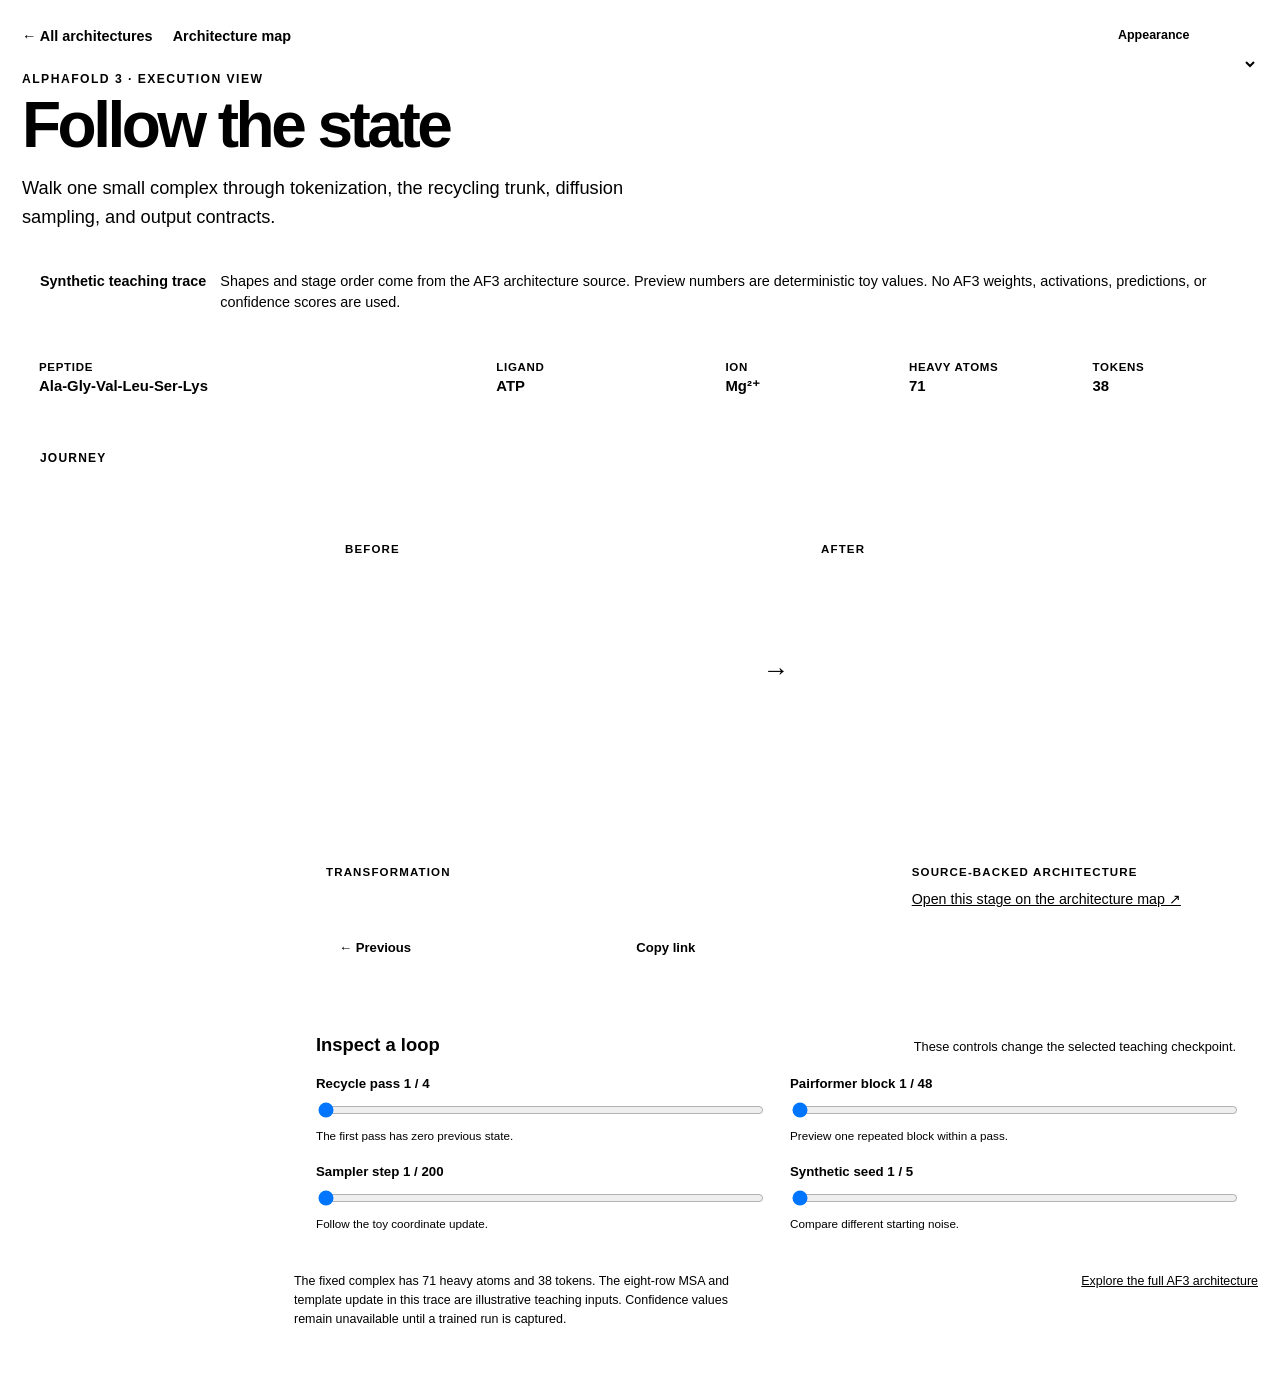
==== trace/index.html @ f4ed2fce "Add synthetic AF3 execution trace Build a source-linked trace view with deterministic toy values acr" ====
<!doctype html>
<html lang="en">
  <head>
    <meta charset="utf-8" />
    <meta name="viewport" content="width=device-width, initial-scale=1" />
    <meta name="description" content="Follow an illustrative AlphaFold 3 tensor trace through input, recycling, diffusion, and output stages." />
    <title>AlphaFold 3 Trace</title>
    <script src="../theme-init.js"></script>
    <link rel="stylesheet" href="../styles.css" />
    <link rel="stylesheet" href="./trace.css" />
  </head>
  <body class="trace-page">
    <a class="trace-skip" href="#stageTitle">Skip to current stage</a>
    <main class="trace-shell">
      <header class="trace-header">
        <div>
          <nav class="trace-top-links" aria-label="Site navigation">
            <a href="../">← All architectures</a>
            <a href="../renderer/architecture/?arch=alphafold3">Architecture map</a>
          </nav>
          <p class="trace-eyebrow">AlphaFold 3 · execution view</p>
          <h1>Follow the state</h1>
          <p class="trace-lede">Walk one small complex through tokenization, the recycling trunk, diffusion sampling, and output contracts.</p>
        </div>
        <label class="trace-theme" for="traceTheme"><span>Appearance</span><select id="traceTheme"></select></label>
      </header>

      <div class="trace-notice" role="note">
        <strong>Synthetic teaching trace</strong>
        <span>Shapes and stage order come from the AF3 architecture source. Preview numbers are deterministic toy values. No AF3 weights, activations, predictions, or confidence scores are used.</span>
      </div>

      <section class="trace-example" aria-label="Fixed example complex">
        <div><span>Peptide</span><strong>Ala-Gly-Val-Leu-Ser-Lys</strong></div>
        <div><span>Ligand</span><strong>ATP</strong></div>
        <div><span>Ion</span><strong>Mg²⁺</strong></div>
        <div><span>Heavy atoms</span><strong>71</strong></div>
        <div><span>Tokens</span><strong>38</strong></div>
      </section>

      <section class="trace-workspace" aria-label="Tensor trace workspace">
        <aside class="trace-rail" aria-label="Trace stages">
          <div class="trace-rail-header"><span>Journey</span><span id="stageCount"></span></div>
          <nav id="stageList" aria-label="Select a stage"></nav>
        </aside>

        <div class="trace-main">
          <div class="trace-progress" aria-hidden="true"><span id="traceProgress"></span></div>
          <section class="trace-stage" aria-labelledby="stageTitle">
            <div class="trace-stage-head">
              <div>
                <p id="stagePhase" class="trace-eyebrow"></p>
                <h2 id="stageTitle" tabindex="-1"></h2>
              </div>
              <span id="stagePosition" class="trace-stage-position"></span>
            </div>
            <p id="stageTakeaway" class="trace-takeaway"></p>

            <div class="trace-tensor-flow" aria-label="Input and output previews">
              <article class="trace-tensor-card" aria-labelledby="inputTitle">
                <div class="trace-card-header"><span class="trace-card-kicker">Before</span><h3 id="inputTitle"></h3></div>
                <p id="inputShape" class="trace-shape"></p>
                <div id="inputValues" class="trace-values"></div>
                <p id="inputNote" class="trace-card-note"></p>
              </article>
              <div class="trace-flow-arrow" aria-hidden="true">→</div>
              <article class="trace-tensor-card" aria-labelledby="outputTitle">
                <div class="trace-card-header"><span class="trace-card-kicker">After</span><h3 id="outputTitle"></h3></div>
                <p id="outputShape" class="trace-shape"></p>
                <div id="outputValues" class="trace-values"></div>
                <p id="outputNote" class="trace-card-note"></p>
              </article>
            </div>

            <div class="trace-explanation">
              <div><span class="trace-detail-label">Transformation</span><p id="stageOperation"></p></div>
              <div><span class="trace-detail-label">Source-backed architecture</span><p><a id="stageBoardLink" href="#">Open this stage on the architecture map ↗</a></p></div>
            </div>
            <div class="trace-stage-actions">
              <button type="button" id="previousStage">← Previous</button>
              <button type="button" id="playStages">Play journey</button>
              <button type="button" id="nextStage">Next →</button>
              <button type="button" id="copyTraceLink">Copy link</button>
            </div>
          </section>

          <section class="trace-controls" aria-labelledby="controlsTitle">
            <div class="trace-controls-header"><h2 id="controlsTitle">Inspect a loop</h2><p>These controls change the selected teaching checkpoint.</p></div>
            <div class="trace-control-grid">
              <label for="recycleRange"><span>Recycle pass <output id="recycleValue">1</output> / 4</span><input id="recycleRange" type="range" min="1" max="4" value="1" /><small>The first pass has zero previous state.</small></label>
              <label for="blockRange"><span>Pairformer block <output id="blockValue">1</output> / 48</span><input id="blockRange" type="range" min="1" max="48" value="1" /><small>Preview one repeated block within a pass.</small></label>
              <label for="sampleRange"><span>Sampler step <output id="sampleValue">1</output> / 200</span><input id="sampleRange" type="range" min="1" max="200" value="1" /><small>Follow the toy coordinate update.</small></label>
              <label for="seedRange"><span>Synthetic seed <output id="seedValue">1</output> / 5</span><input id="seedRange" type="range" min="1" max="5" value="1" /><small>Compare different starting noise.</small></label>
            </div>
          </section>
        </div>
      </section>

      <footer class="trace-footer">
        <p>The fixed complex has 71 heavy atoms and 38 tokens. The eight-row MSA and template update in this trace are illustrative teaching inputs. Confidence values remain unavailable until a trained run is captured.</p>
        <p><a href="../renderer/architecture/?arch=alphafold3">Explore the full AF3 architecture</a></p>
      </footer>
    </main>
    <script type="module" src="./app.mjs"></script>
  </body>
</html>
---- trace/trace.css ----
.trace-page {
  min-height: 100vh;
  margin: 0;
  background: var(--bg);
  color: var(--ink);
  font-family: Inter, ui-sans-serif, -apple-system, BlinkMacSystemFont, "Segoe UI", sans-serif;
}

.trace-page * { box-sizing: border-box; }
.trace-page a { color: var(--accent); }
.trace-page button, .trace-page select { font: inherit; }
.trace-page button:focus-visible, .trace-page a:focus-visible, .trace-page input:focus-visible, .trace-page select:focus-visible {
  outline: 3px solid var(--accent);
  outline-offset: 3px;
}

.trace-skip {
  position: absolute;
  left: 1rem;
  top: -5rem;
  padding: .65rem 1rem;
  background: var(--panel-strong);
  z-index: 20;
}
.trace-skip:focus { top: 1rem; }

.trace-shell { width: min(1480px, calc(100% - 44px)); margin: 0 auto; padding: 28px 0 48px; }
.trace-header { display: flex; justify-content: space-between; align-items: flex-start; gap: 24px; margin-bottom: 24px; }
.trace-top-links { display: flex; gap: 20px; flex-wrap: wrap; margin-bottom: 28px; font-size: .9rem; }
.trace-top-links a { text-decoration: none; font-weight: 650; }
.trace-top-links a:hover, .trace-footer a:hover { text-decoration: underline; }
.trace-eyebrow { margin: 0 0 7px; color: var(--accent); font-size: .76rem; font-weight: 800; letter-spacing: .12em; text-transform: uppercase; }
.trace-header h1 { margin: 0; font-size: clamp(2.4rem, 5vw, 4.9rem); letter-spacing: -.055em; line-height: 1.02; }
.trace-lede { max-width: 67ch; margin: 16px 0 0; color: var(--copy); font-size: clamp(1rem, 1.7vw, 1.14rem); line-height: 1.58; }
.trace-theme { display: grid; gap: 6px; min-width: 140px; color: var(--muted); font-size: .78rem; font-weight: 700; }
.trace-theme select { width: 100%; padding: 8px 10px; border: 1px solid var(--line); border-radius: 9px; background: var(--panel-strong); color: var(--ink); }

.trace-notice { display: flex; gap: 14px; align-items: baseline; padding: 15px 18px; border: 1px solid color-mix(in srgb, var(--amber) 40%, var(--line)); border-left: 5px solid var(--amber); border-radius: 12px; background: var(--panel); line-height: 1.5; font-size: .9rem; }
.trace-notice strong { white-space: nowrap; color: var(--ink); }
.trace-notice span { color: var(--copy); }
.trace-example { display: grid; grid-template-columns: 2fr 1fr .8fr .8fr .8fr; gap: 1px; margin: 18px 0 24px; overflow: hidden; border: 1px solid var(--line); border-radius: 12px; background: var(--line); }
.trace-example > div { display: grid; gap: 4px; padding: 14px 17px; background: var(--panel-strong); }
.trace-example span { color: var(--muted); font-size: .72rem; font-weight: 750; letter-spacing: .06em; text-transform: uppercase; }
.trace-example strong { font-size: .93rem; }

.trace-workspace { display: grid; grid-template-columns: 252px minmax(0, 1fr); align-items: start; gap: 20px; }
.trace-rail { position: sticky; top: 18px; max-height: calc(100vh - 36px); overflow: auto; border: 1px solid var(--line); border-radius: 16px; background: var(--panel); box-shadow: var(--shadow-soft); }
.trace-rail-header { display: flex; justify-content: space-between; padding: 18px 18px 12px; color: var(--muted); font-size: .75rem; font-weight: 800; letter-spacing: .1em; text-transform: uppercase; }
.trace-rail nav { display: grid; padding: 0 9px 12px; }
.trace-phase-label { margin: 16px 9px 7px; color: var(--muted); font-size: .68rem; font-weight: 850; letter-spacing: .13em; text-transform: uppercase; }
.trace-stage-link { display: flex; align-items: center; gap: 10px; width: 100%; padding: 10px 11px; border: 0; border-radius: 9px; background: transparent; color: var(--copy); text-align: left; cursor: pointer; font-size: .85rem; line-height: 1.3; }
.trace-stage-link:hover { background: var(--surface-chip); color: var(--ink); }
.trace-stage-link[aria-current="step"] { background: color-mix(in srgb, var(--accent) 12%, var(--panel-strong)); color: var(--ink); font-weight: 750; }
.trace-stage-number { flex: none; width: 25px; height: 25px; display: grid; place-items: center; border-radius: 7px; background: var(--panel-strong); border: 1px solid var(--line); color: var(--muted); font-size: .73rem; font-variant-numeric: tabular-nums; }
.trace-stage-link[aria-current="step"] .trace-stage-number { color: var(--accent); border-color: var(--accent); }

.trace-main { min-width: 0; }
.trace-progress { height: 5px; margin: 0 2px 12px; border-radius: 5px; background: var(--line); overflow: hidden; }
.trace-progress span { display: block; width: 6.25%; height: 100%; background: var(--accent); transition: width .2s ease; }
.trace-stage, .trace-controls { border: 1px solid var(--line); border-radius: 17px; background: var(--panel); box-shadow: var(--shadow-soft); }
.trace-stage { padding: clamp(18px, 3vw, 32px); }
.trace-stage-head { display: flex; justify-content: space-between; gap: 18px; align-items: start; }
.trace-stage-head h2 { margin: 0; font-size: clamp(1.55rem, 2.5vw, 2.3rem); letter-spacing: -.035em; }
.trace-stage-position { flex: none; padding: 6px 10px; border: 1px solid var(--line); border-radius: 20px; color: var(--muted); font-size: .75rem; font-variant-numeric: tabular-nums; }
.trace-takeaway { max-width: 70ch; margin: 17px 0 26px; padding-left: 15px; border-left: 3px solid var(--accent); color: var(--copy-strong); font-size: 1.03rem; line-height: 1.55; }
.trace-tensor-flow { display: grid; grid-template-columns: minmax(0, 1fr) 36px minmax(0, 1fr); align-items: stretch; gap: 8px; }
.trace-tensor-card { min-width: 0; padding: 19px; border: 1px solid var(--line); border-radius: 14px; background: var(--panel-strong); }
.trace-card-kicker { color: var(--muted); font-size: .72rem; font-weight: 850; letter-spacing: .1em; text-transform: uppercase; }
.trace-card-header h3 { min-height: 2.4em; margin: 7px 0 10px; font-size: 1rem; line-height: 1.25; }
.trace-shape { display: inline-flex; margin: 0 0 16px; padding: 5px 8px; border-radius: 7px; background: color-mix(in srgb, var(--violet) 13%, var(--panel)); color: var(--copy-strong); font-family: ui-monospace, SFMono-Regular, Menlo, Consolas, monospace; font-size: .76rem; }
.trace-values { display: grid; grid-template-columns: repeat(4, minmax(0, 1fr)); gap: 7px; align-items: end; min-height: 110px; }
.trace-value { display: grid; gap: 6px; min-width: 0; text-align: center; }
.trace-value-bar-box { display: flex; align-items: end; justify-content: center; height: 57px; border-bottom: 1px solid var(--line); }
.trace-value-bar { display: block; width: min(100%, 35px); min-height: 4px; border-radius: 5px 5px 0 0; background: var(--blue); }
.trace-value-bar.negative { background: var(--accent-2); }
.trace-value b { overflow: hidden; text-overflow: ellipsis; white-space: nowrap; font-family: ui-monospace, SFMono-Regular, Menlo, Consolas, monospace; font-size: .76rem; font-variant-numeric: tabular-nums; }
.trace-value small { color: var(--muted); font-size: .67rem; }
.trace-no-values { align-self: center; grid-column: 1 / -1; padding: 10px; border: 1px dashed var(--line); border-radius: 8px; color: var(--muted); font-size: .84rem; text-align: center; }
.trace-card-note { min-height: 3em; margin: 14px 0 0; color: var(--muted); font-size: .75rem; line-height: 1.45; }
.trace-flow-arrow { align-self: center; color: var(--accent); font-size: 1.65rem; text-align: center; }
.trace-explanation { display: grid; grid-template-columns: minmax(0, 1.8fr) minmax(180px, 1fr); gap: 20px; margin: 24px 0 20px; }
.trace-explanation > div { padding-top: 17px; border-top: 1px solid var(--line); }
.trace-detail-label { color: var(--muted); font-size: .72rem; font-weight: 850; letter-spacing: .1em; text-transform: uppercase; }
.trace-explanation p { margin: 8px 0 0; color: var(--copy); line-height: 1.55; font-size: .89rem; }
.trace-stage-actions { display: flex; flex-wrap: wrap; gap: 8px; }
.trace-stage-actions button { padding: 9px 13px; border: 1px solid var(--line); border-radius: 9px; background: var(--panel-strong); color: var(--ink); cursor: pointer; font-size: .82rem; font-weight: 700; }
.trace-stage-actions button:hover:not(:disabled) { border-color: var(--accent); color: var(--accent); }
.trace-stage-actions button:disabled { opacity: .45; cursor: not-allowed; }
.trace-stage-actions #nextStage, .trace-stage-actions #playStages { background: var(--accent); color: #fff; border-color: var(--accent); }
.trace-stage-actions #nextStage:hover:not(:disabled), .trace-stage-actions #playStages:hover { filter: brightness(1.08); color: #fff; }

.trace-controls { margin-top: 16px; padding: 22px; }
.trace-controls-header { display: flex; justify-content: space-between; align-items: baseline; flex-wrap: wrap; gap: 8px; margin-bottom: 20px; }
.trace-controls-header h2 { margin: 0; font-size: 1.15rem; }
.trace-controls-header p { margin: 0; color: var(--muted); font-size: .8rem; }
.trace-control-grid { display: grid; grid-template-columns: repeat(2, minmax(0, 1fr)); gap: 22px 28px; }
.trace-control-grid label { display: grid; gap: 9px; min-width: 0; }
.trace-control-grid label > span { font-size: .83rem; font-weight: 750; }
.trace-control-grid output { color: var(--accent); font-variant-numeric: tabular-nums; }
.trace-control-grid input { width: 100%; accent-color: var(--accent); cursor: pointer; }
.trace-control-grid small { color: var(--muted); font-size: .73rem; }

.trace-footer { display: flex; justify-content: space-between; gap: 22px; align-items: start; padding: 20px 0 0 272px; color: var(--muted); font-size: .78rem; line-height: 1.55; }
.trace-footer p { margin: 0; }
.trace-footer p:first-child { max-width: 65ch; }
.trace-footer p:last-child { flex: none; }

@media (max-width: 980px) {
  .trace-workspace { grid-template-columns: 1fr; }
  .trace-rail { position: static; max-height: none; }
  .trace-rail nav { display: flex; overflow-x: auto; gap: 4px; padding: 0 10px 11px; }
  .trace-phase-label { flex: none; align-self: center; margin: 0 5px; }
  .trace-stage-link { flex: none; width: 165px; }
  .trace-footer { padding-left: 0; }
}

@media (max-width: 700px) {
  .trace-shell { width: min(100% - 26px, 1480px); padding-top: 17px; }
  .trace-header { display: block; }
  .trace-top-links { margin-bottom: 20px; }
  .trace-theme { margin-top: 18px; }
  .trace-notice { display: block; }
  .trace-notice strong { display: block; margin-bottom: 3px; }
  .trace-example { grid-template-columns: repeat(2, 1fr); }
  .trace-example > div:first-child { grid-column: 1 / -1; }
  .trace-tensor-flow { grid-template-columns: 1fr; }
  .trace-flow-arrow { transform: rotate(90deg); line-height: 1; }
  .trace-card-header h3 { min-height: 0; }
  .trace-explanation { grid-template-columns: 1fr; gap: 10px; }
  .trace-control-grid { grid-template-columns: 1fr; }
  .trace-footer { display: block; }
  .trace-footer p + p { margin-top: 10px; }
}

@media (prefers-reduced-motion: reduce) {
  .trace-progress span { transition: none; }
}
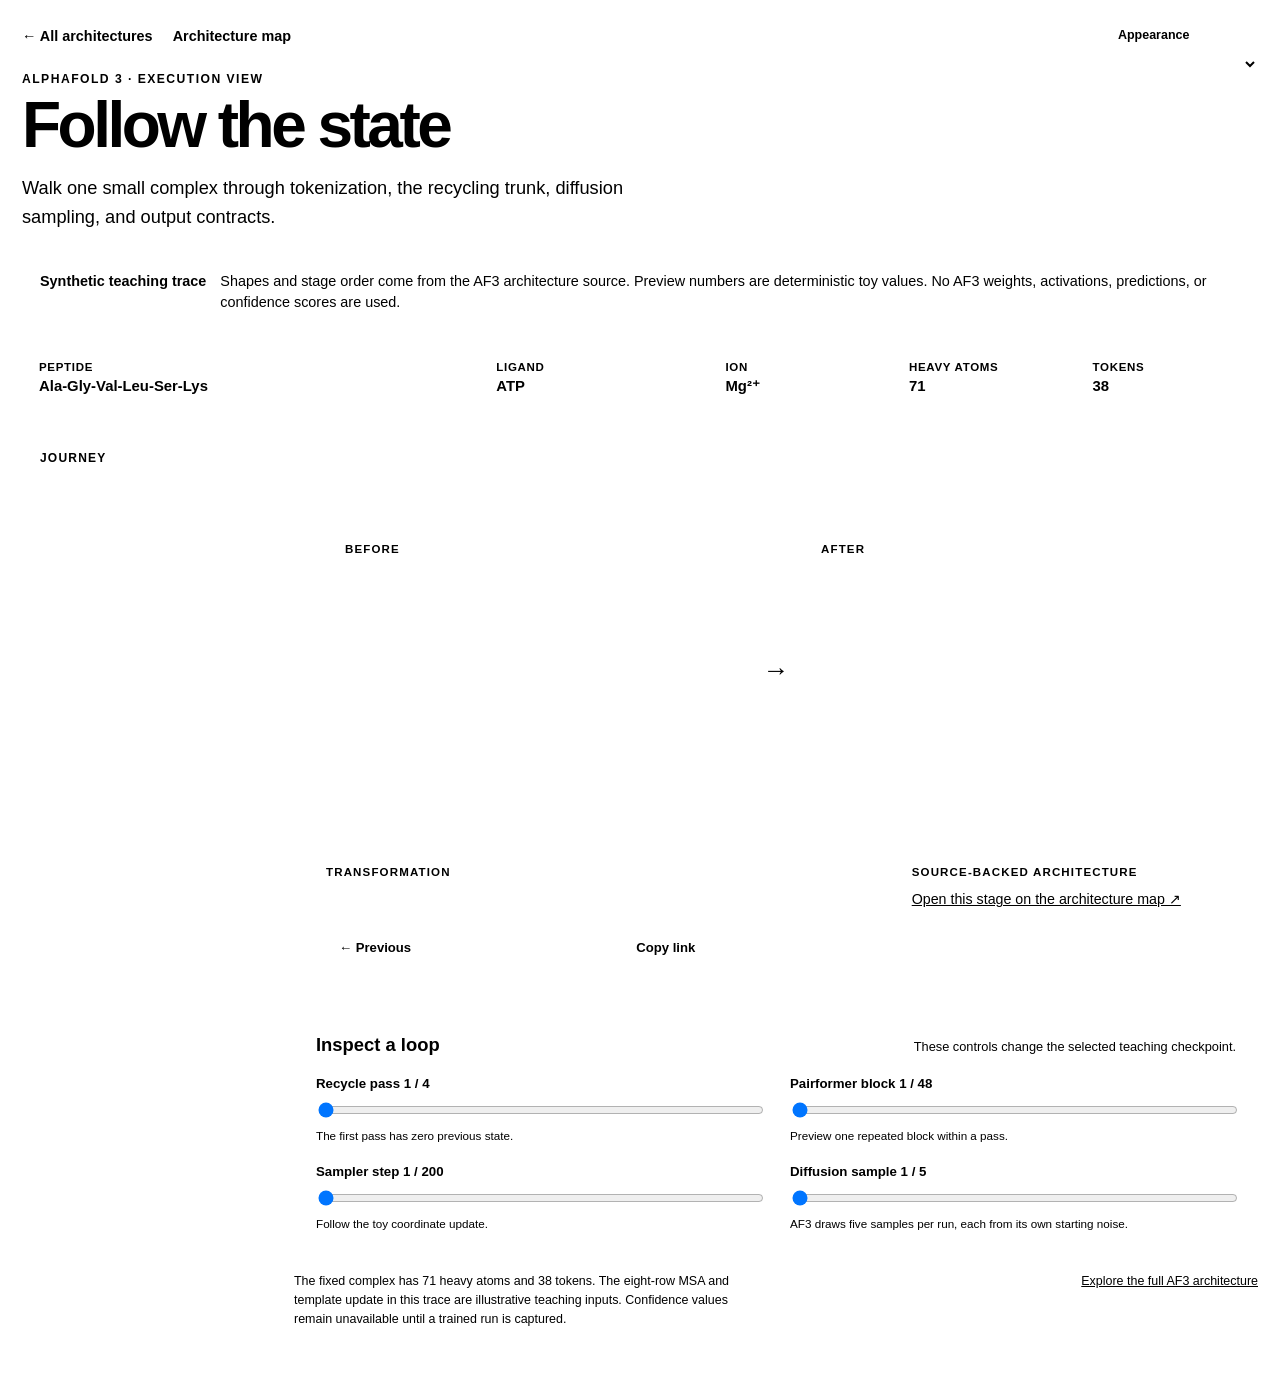
==== commit e254a9a8: "Call the trace's five starts diffusion samples, not seeds AF3 draws five diffusion samples from one " ====
--- a/trace/index.html
+++ b/trace/index.html
@@ -90,7 +90,7 @@
               <label for="recycleRange"><span>Recycle pass <output id="recycleValue">1</output> / 4</span><input id="recycleRange" type="range" min="1" max="4" value="1" /><small>The first pass has zero previous state.</small></label>
               <label for="blockRange"><span>Pairformer block <output id="blockValue">1</output> / 48</span><input id="blockRange" type="range" min="1" max="48" value="1" /><small>Preview one repeated block within a pass.</small></label>
               <label for="sampleRange"><span>Sampler step <output id="sampleValue">1</output> / 200</span><input id="sampleRange" type="range" min="1" max="200" value="1" /><small>Follow the toy coordinate update.</small></label>
-              <label for="seedRange"><span>Synthetic seed <output id="seedValue">1</output> / 5</span><input id="seedRange" type="range" min="1" max="5" value="1" /><small>Compare different starting noise.</small></label>
+              <label for="seedRange"><span>Diffusion sample <output id="seedValue">1</output> / 5</span><input id="seedRange" type="range" min="1" max="5" value="1" /><small>AF3 draws five samples per run, each from its own starting noise.</small></label>
             </div>
           </section>
         </div>
